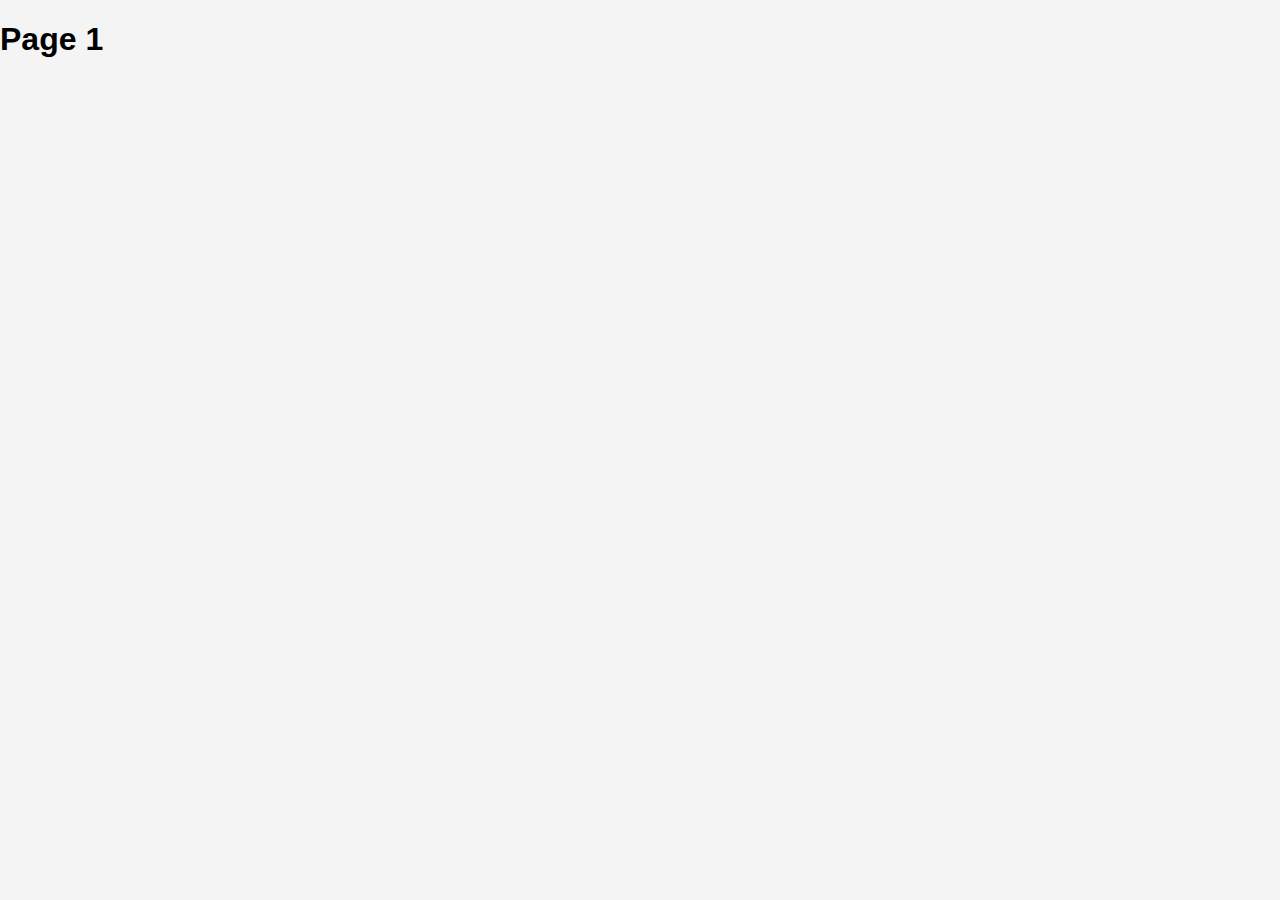
==== index.html @ 99827982 "Webpage" ====
<!DOCTYPE html>
<html lang="en">
<head>
    <meta charset="UTF-8">
    <meta name="viewport" content="width=device-width, initial-scale=1.0">
    <title>Group 3 Project</title>
    <link rel="stylesheet" href="style.css">
</head>
<body>
    <h1>Page 1</h1>


    <script src="script.js"></script>
</body>
</html>
---- style.css ----
body {
    font-family: Arial, sans-serif;
    background-color: #f4f4f4;
    margin: 0;
    padding: 0;
}
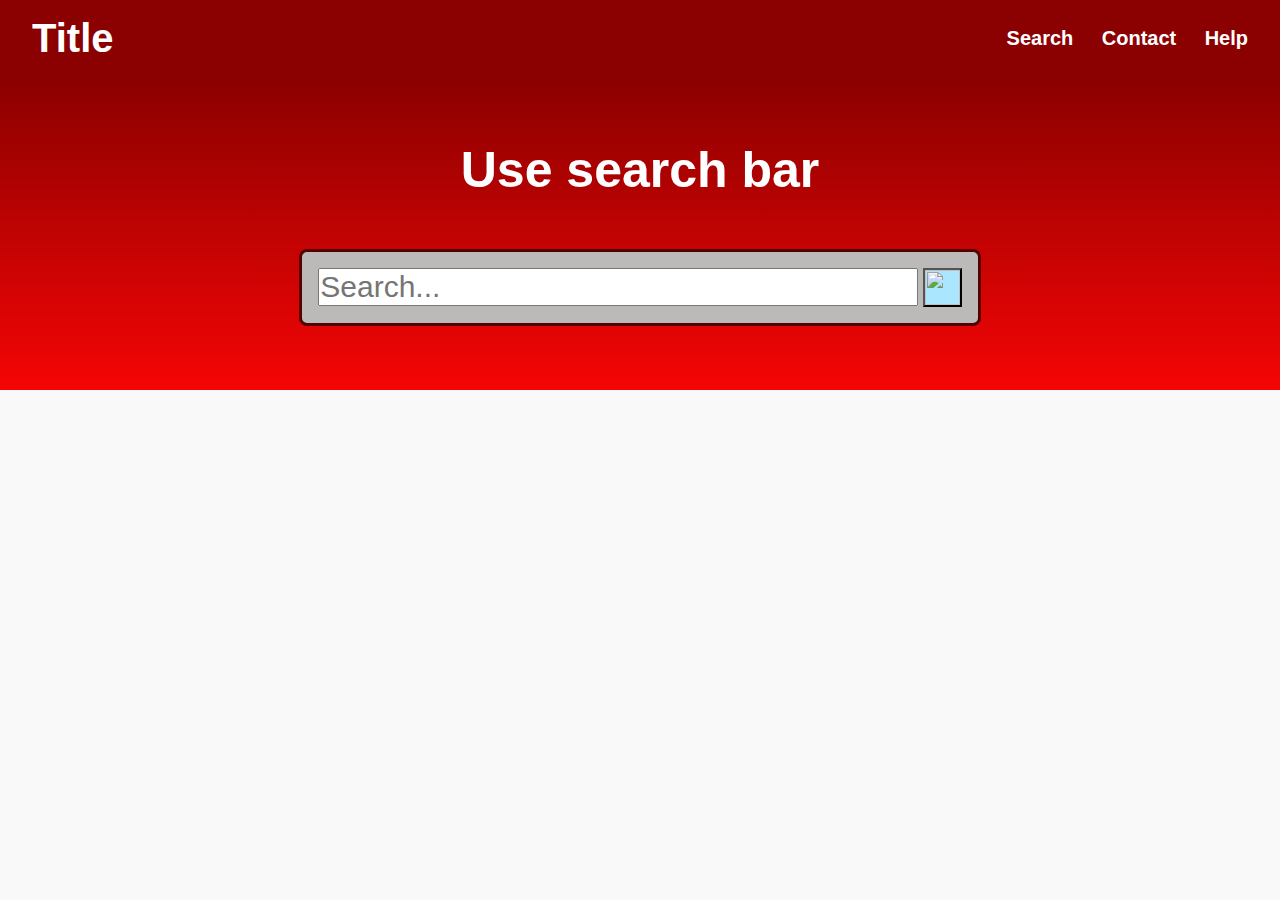
==== commit eb1721e5: "Webpage" ====
--- a/index.html
+++ b/index.html
@@ -7,7 +7,25 @@
     <link rel="stylesheet" href="style.css">
 </head>
 <body>
-    <h1>Page 1</h1>
+    <header>
+        <h1>Title</h1>
+        <nav>
+          <a href="index.html">Search</a>
+          <a href="index.html">Contact</a>
+          <a href="index.html">Help</a>
+        </nav>
+    </header>
+    
+    <section class="hero">
+        <h2>Use search bar</h2>
+        <form id="search-form">
+            <input type="text" id="search-input" placeholder="Search..." />
+            <button type="submit">
+                <img src="https://cdn-icons-png.flaticon.com/512/54/54481.png">
+            </button>
+        </form>
+    </section>
+    
 
 
     <script src="script.js"></script>
--- a/style.css
+++ b/style.css
@@ -1,6 +1,69 @@
-body {
-    font-family: Arial, sans-serif;
-    background-color: #f4f4f4;
+* {
+    box-sizing: border-box;
     margin: 0;
     padding: 0;
-}+    font-family: Arial, Helvetica, sans-serif
+}
+
+body {
+    background-color: #f9f9f9;
+    color: #333;
+}
+
+header {
+    background-color: #8B0000;
+    color: white;
+    padding: 1rem 2rem;
+    display: flex;
+    justify-content: space-between;
+    align-items: center;
+}
+
+header h1 {
+    font-size: 40px;
+}
+
+nav a {
+    color: white;
+    margin-left: 1.5rem;
+    text-decoration: none;
+    font-weight: 600;
+    font-size: 20px;
+}
+
+.hero {
+    background: linear-gradient(to bottom, #8B0000, #f50505);
+    color: white;
+    padding: 4rem 2rem;
+    text-align: center;
+}
+
+.hero h2{
+    font-size: 50px;
+}
+
+.hero form{
+    margin-top: 50px;
+    padding: 1rem;
+    border: 3px solid rgb(84, 0, 0);  
+    border-radius: 8px;  
+    display: inline-block;  
+    background-color: rgb(188, 185, 185);
+}
+
+.hero input{
+    font-size: 30px;
+    vertical-align: middle;
+    width: 600px;
+
+}
+
+.hero button{
+    background-color: rgb(170, 231, 255)
+}
+
+.hero button img{
+    width: 35px;
+    height: 35px;
+    vertical-align: middle;
+}
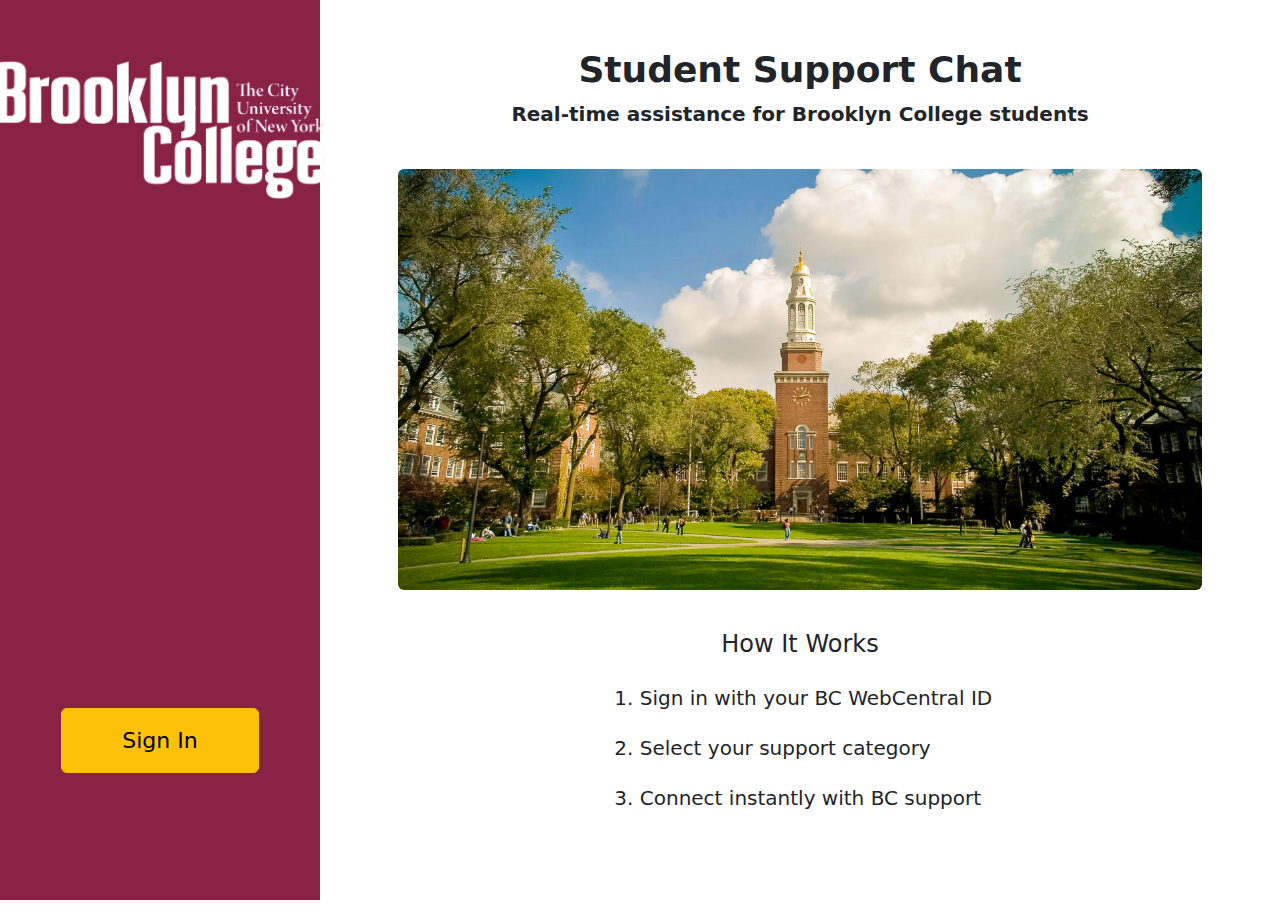
==== commit 324d1e80: "Add files via upload" ====
--- a/index.html
+++ b/index.html
@@ -1,33 +1,105 @@
 <!DOCTYPE html>
 <html lang="en">
 <head>
-    <meta charset="UTF-8">
-    <meta name="viewport" content="width=device-width, initial-scale=1.0">
-    <title>Group 3 Project</title>
-    <link rel="stylesheet" href="style.css">
+  <meta charset="UTF-8" />
+  <meta name="viewport" content="width=device-width, initial-scale=1" />
+  <title>Student Support Chat</title>
+  <link href="https://cdn.jsdelivr.net/npm/bootstrap@5.3.2/dist/css/bootstrap.min.css" rel="stylesheet" />
+  <style>
+    html, body {
+      margin: 0;
+      padding: 0;
+      height: 100%;
+      overflow-x: hidden;
+    }
+
+    .sidebar {
+      background-color: #882345;
+    }
+
+    .logo-img {
+      max-width: 370px;
+    }
+
+    .sign-in-btn {
+      padding: 15px 60px;
+      margin-bottom: 100px;
+      font-size: 22px;
+    }
+
+    .main-content {
+      padding: 48px;
+      max-width: 900px;
+      width: 100%;
+      font-size: 20px;
+    }
+
+    .main-content h2 {
+      font-size: 36px;
+      font-weight: bold;
+    }
+
+    .main-content h5 {
+      font-size: 24px;
+    }
+
+    ol li {
+      margin-bottom: 20px;
+    }
+
+    .content-section {
+      margin-bottom: 40px;
+    }
+
+    .campus-img {
+      max-height: 500px;
+      object-fit: cover;
+    }
+  </style>
 </head>
 <body>
-    <header>
-        <h1>Title</h1>
-        <nav>
-          <a href="index.html">Search</a>
-          <a href="index.html">Contact</a>
-          <a href="index.html">Help</a>
-        </nav>
-    </header>
-    
-    <section class="hero">
-        <h2>Use search bar</h2>
-        <form id="search-form">
-            <input type="text" id="search-input" placeholder="Search..." />
-            <button type="submit">
-                <img src="https://cdn-icons-png.flaticon.com/512/54/54481.png">
-            </button>
-        </form>
-    </section>
-    
 
+  <div class="container-fluid vh-100 px-0">
+    <div class="row h-100 g-0">
 
-    <script src="script.js"></script>
+      <!-- sidebar -->
+      <div class="sidebar col-12 col-md-4 col-lg-3 d-flex flex-column justify-content-between align-items-center px-0">
+        <!-- bc logo -->
+        <div class="mt-5">
+          <img src="bcLogoWhite.png" class="logo-img img-fluid mb-4">
+        </div>
+        <!-- sign in btn -->
+        <div class="mb-5">
+          <a href="signInPage.html" class="sign-in-btn btn btn-warning">Sign In</a>
+          <!-- user sent to sign in page on click -->
+        </div>
+      </div>
+
+      <!-- main content -->
+      <div class="col-12 col-md-8 col-lg-9 d-flex justify-content-center align-items-center text-center">
+        <div class="main-content mx-auto">
+          <!-- header -->
+          <div class="content-section">
+            <h2>Student Support Chat</h2>
+            <p class="fw-semibold">Real-time assistance for Brooklyn College students</p>
+          </div>
+          <!-- campus img -->
+          <div class="content-section">
+            <img src="bcCampus.jpg" class="img-fluid rounded w-100 campus-img">
+          </div>
+          <!-- how it works -->
+          <div class="content-section mx-auto" style="max-width: 700px;">
+            <h5 class="mb-4">How It Works</h5>
+            <ol class="fs-5 text-start d-inline-block m-0">
+              <li>Sign in with your BC WebCentral ID</li>
+              <li>Select your support category</li>
+              <li>Connect instantly with BC support</li>
+            </ol>
+          </div>
+        </div>
+      </div>
+    </div>
+  </div>
+
 </body>
-</html>+</html>
